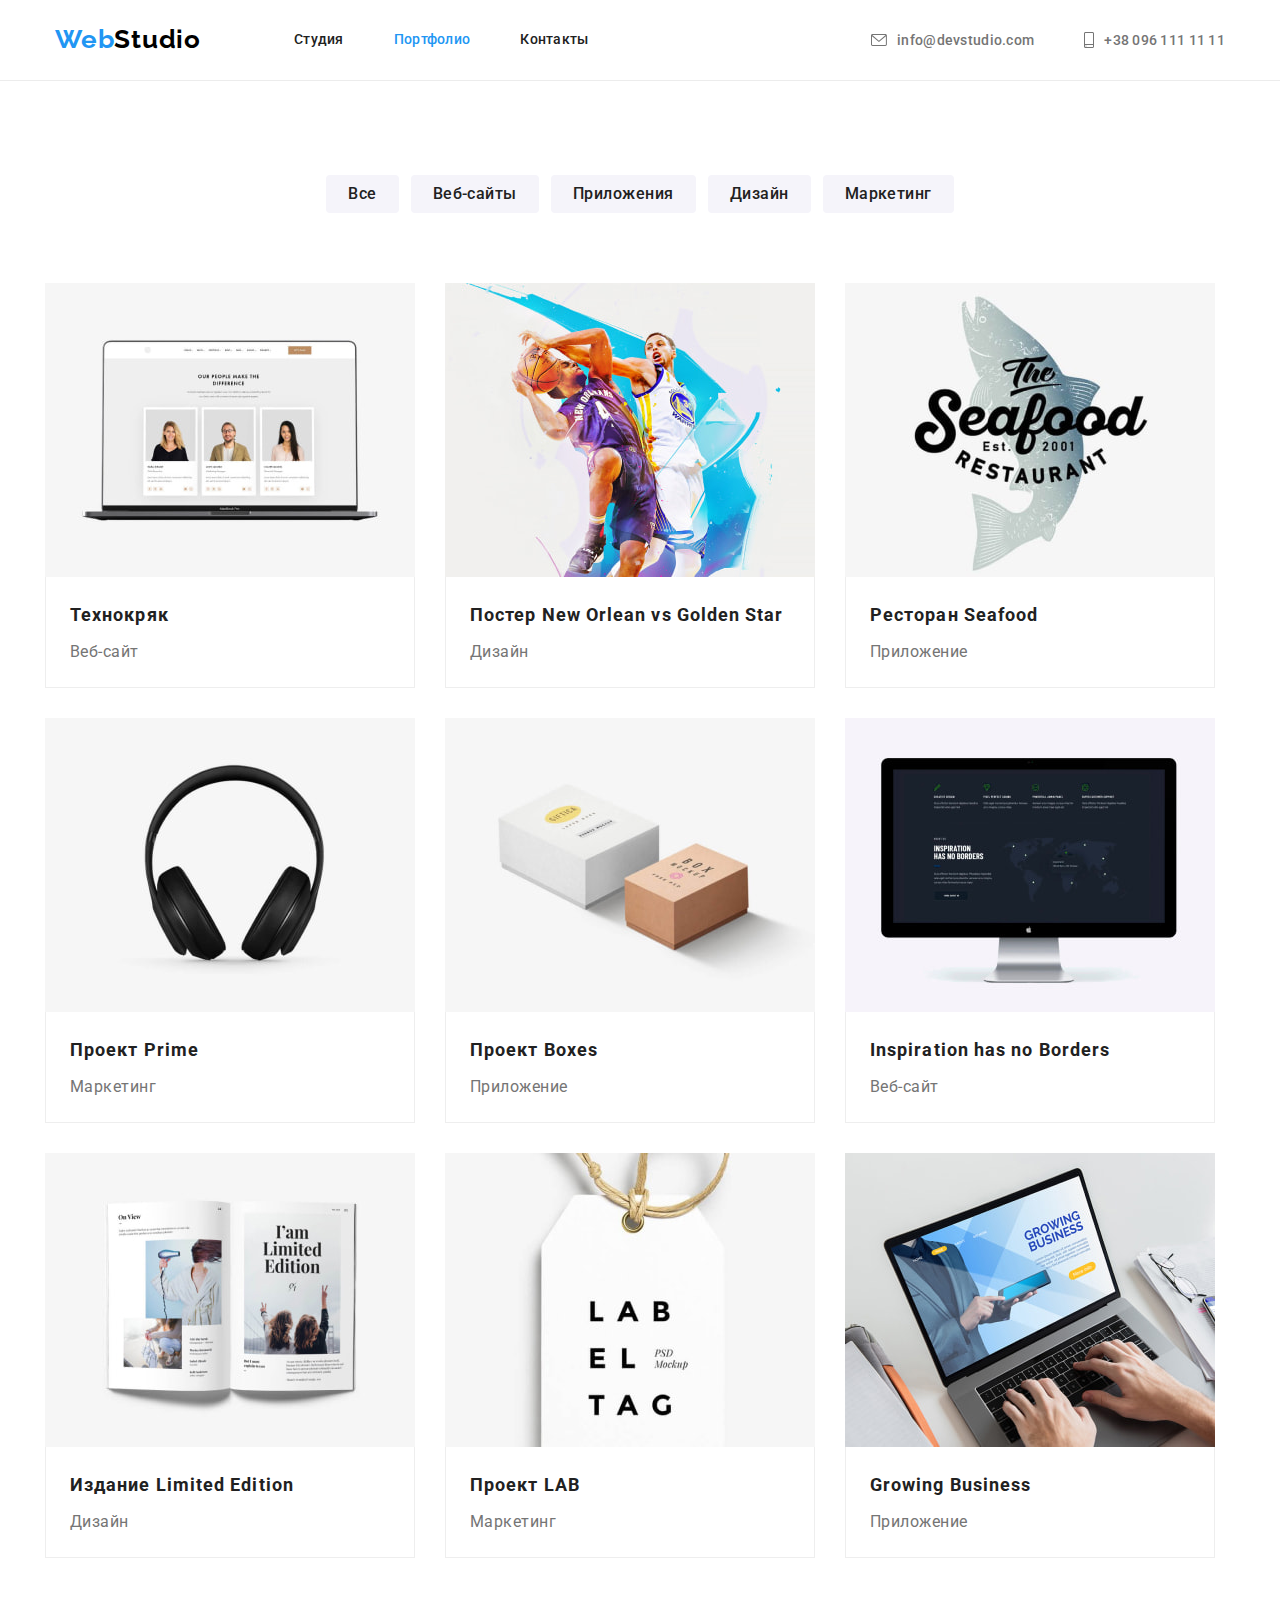
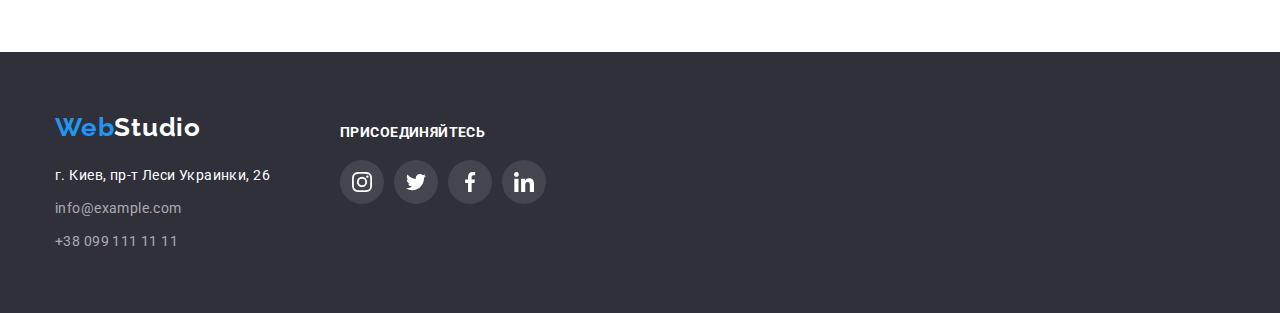
==== portfolio.html @ 3de2968d "1" ====
<!DOCTYPE html>
<html lang="ru">

<head>
    <meta charset="UTF-8">
    <meta http-equiv="X-UA-Compatible" content="IE=edge">
    <meta name="viewport" content="width=device-width, initial-scale=1.0">
    <title>WebStudio</title>
    <link rel="preconnect" href="https://fonts.googleapis.com">
    <link rel="preconnect" href="https://fonts.gstatic.com" crossorigin>
    <link
        href="https://fonts.googleapis.com/css2?family=Raleway:wght@700&family=Roboto:wght@400;500;700;900&display=swap"
        rel="stylesheet">
    <link rel="stylesheet" href="https://cdnjs.cloudflare.com/ajax/libs/modern-normalize/1.1.0/modern-normalize.min.css">
    <link rel="stylesheet" href="./css/styles.css">
</head>

<body>
    <header class="header">
        <div class="container main-menu">
            <a href="./index.html" class="link logo-header"><span class="logo-part">Web</span><span
                class="logo-second-part">Studio</span></a>
            <nav class="navigation">
                <ul class="navigation-list list">
                    <li><a href="./index.html" class="link nav-item">Студия</a></li>
                    <li><a href="./portfolio.html" class="link nav-item active">Портфолио</a></li>
                    <li><a href="#" class="link nav-item">Контакты</a></li>
                </ul>
            </nav>
            <ul class="contacts-list list">
                <li><a href="mailto:info@devstudio.com" class="contact-us link">
                        <svg class="contact-icon" width="16" height="12">
                            <use href="./images/icons.svg#icon-envelope"></use>
                        </svg>
                        info@devstudio.com</a></li>
                <li><a href="tel:+380991111111" class="contact-us link">
                        <svg class="contact-icon" width="10" height="16">
                            <use href="./images/icons.svg#icon-smartphone"></use>
                        </svg>
                        +38 096 111 11 11</a></li>
            </ul>
        </div>
    </header>
    <main>
        <section class="section works">
            <div class="container">
                <ul class="works-button-list list">
                    <li class="works-button-list-item"><button class="btn works-btn" type="button">Все</button></li>
                    <li class="works-button-list-item"><button class="btn works-btn" type="button">Веб-сайты</button></li>
                    <li class="works-button-list-item"><button class="btn works-btn" type="button">Приложения</button></li>
                    <li class="works-button-list-item"><button class="btn works-btn" type="button">Дизайн</button></li>
                    <li class="works-button-list-item"><button class="btn works-btn" type="button">Маркетинг</button></li>
                </ul>
                <ul class="works-list list">
                    <li class="work-item">
                        <img src="./images/portfolio/work-1.jpg" alt="" width="370" class="work-item-image">
                        <div class="work-name-type">
                            <p class="work-name">Технокряк</p>
                            <p class="work-type">Веб-сайт</p>
                        </div>
                    </li>
                    <li class="work-item">
                        <img src="./images/portfolio/work-2.jpg" alt="" width="370" class="work-item-image">
                        <div class="work-name-type">
                            <p class="work-name">Постер New Orlean vs Golden Star</p>
                            <p class="work-type">Дизайн</p>
                        </div>
                        
                    </li>
                    <li class="work-item">
                        <img src="./images/portfolio/work-3.jpg" alt="" width="370" class="work-item-image">
                        <div class="work-name-type">
                            <p class="work-name">Ресторан Seafood</p>
                            <p class="work-type">Приложение</p>
                        </div>
                        
                    </li>
                    <li class="work-item">
                        <img src="./images/portfolio/work-4.jpg" alt="" width="370" class="work-item-image">
                        <div class="work-name-type">
                            <p class="work-name">Проект Prime</p>
                            <p class="work-type">Маркетинг</p>
                        </div>
                    </li>
                    <li class="work-item">
                        <img src="./images/portfolio/work-5.jpg" alt="" width="370" class="work-item-image">
                        <div class="work-name-type">
                            <p class="work-name">Проект Boxes</p>
                            <p class="work-type">Приложение</p>
                        </div>
                    </li>
                    <li class="work-item">
                        <img src="./images/portfolio/work-6.jpg" alt="" width="370" class="work-item-image">
                        <div class="work-name-type">
                            <p class="work-name">Inspiration has no Borders</p>
                            <p class="work-type">Веб-сайт</p>
                        </div>
                    </li>
                    <li class="work-item">
                        <img src="./images/portfolio/work-7.jpg" alt="" width="370" class="work-item-image">
                        <div class="work-name-type">
                            <p class="work-name">Издание Limited Edition</p>
                            <p class="work-type">Дизайн</p>
                        </div>
                    </li>
                    <li class="work-item">
                        <img src="./images/portfolio/work-8.jpg" alt="" width="370" class="work-item-image">
                        <div class="work-name-type">
                            <p class="work-name">Проект LAB</p>
                            <p class="work-type">Маркетинг</p>
                        </div>
                    </li>
                    <li class="work-item">
                        <img src="./images/portfolio/work-9.jpg" alt="" width="370" class="work-item-image">
                        <div class="work-name-type">
                            <p class="work-name">Growing Business</p>
                            <p class="work-type">Приложение</p>
                        </div>
                    </li>
                </ul>
            </div>
        </section>
    </main>
    <footer class="footer">
        <div class="container footer-container">
            <div class="footer-address">
                <a href="./index.html" class="link logo-style-footer"><span class="logo-part">Web</span>Studio</a>
                <address class="address">
                    г. Киев, пр-т Леси Украинки, 26
                </address>
                <ul class="list">
                    <li class="contacts-mail"><a href="mailto:info@example.com"
                            class="contact-us-footer link">info@example.com</a></li>
                    <li class="contacts-tel"><a href="tel:+380991111111" class="contact-us-footer link">+38 099 111 11 11</a>
                    </li>
                </ul>
            </div>
            <div class="footer-link">
                <h3 class="footer-link-title">присоединяйтесь</h3>
                <ul class="footer-links-list list">
                    <li class="footer-links-list-item">
                        <a href="#" class="footer-social-network-link">
                            <svg class="fotter-links-icon" width="20" height="20">
                                <use href="./images/icons.svg#icon-instagram"></use>
                            </svg>
                        </a>
                    </li>
                    <li class="footer-links-list-item">
                        <a href="#" class="footer-social-network-link">
                            <svg class="fotter-links-icon" width="20" height="20">
                                <use href="./images/icons.svg#icon-twitter"></use>
                            </svg>
                        </a>
                    </li>
                    <li class="footer-links-list-item">
                        <a href="#" class="footer-social-network-link">
                            <svg class="fotter-links-icon" width="20" height="20">
                                <use href="./images/icons.svg#icon-facebook"></use>
                            </svg>
                        </a>
                    </li>
                    <li class="footer-links-list-item">
                        <a href="#" class="footer-social-network-link">
                            <svg class="fotter-links-icon" width="20" height="20">
                                <use href="./images/icons.svg#icon-linkedin"></use>
                            </svg>
                        </a>
                    </li>
                </ul>
            </div>
        </div>
    </footer>
</body>
</html>
---- css/styles.css ----
body {
  font-family: "Roboto", sans-serif;
  color: #212121;
  box-sizing: border-box;
  margin: 0;
  padding: 0;
}

.container {
  width: 1200px;
  margin: 0 auto;
  padding-left: 15px;
  padding-right: 15px;
}

.section {
  padding-top: 94px;
  padding-bottom: 94px;
}

p,
h1,
h2,
h3,
h4,
h5,
h6 {
  margin: 0;
}

ul {
  margin: 0;
  padding: 0;
}

img {
  display: block;
}


/*----------- HEADER ------------*/
.header {
  padding-top: 24px;
  padding-bottom: 25px;
  border-bottom: 1px solid #ececec;
}

.logo-second-part {
  font-family: "Raleway";
  font-weight: 700;
  font-size: 26px;
  line-height: 31px;
  letter-spacing: 0.03em;
  color: #000000;
}

.logo-part {
  font-family: "Raleway";
  font-weight: 700;
  font-size: 26px;
  line-height: 31px;
  letter-spacing: 0.03em;
  color: #2196f3;
}

.logo-header {
  margin-right: 93px;
}

.main-menu,
.contacts-list,
.navigation-list {
  display: flex;
}

.navigation {
  align-items: center;
}

.main-menu {
  align-items: center;
}

.link {
  text-decoration: none;
}

.list {
  list-style: none;
}

.contact-icon {
  margin-right: 10px;
}

.contact-icon:hover,
.contact-icon:focus,
.contact-us:hover,
.contact-us:focus {
  fill: #2196f3;
  color: #2196f3;
}

.contacts-list {
  margin-left: auto;
}

.contact-us {
  fill: #757575;
  color: #757575;
  font-weight: 500;
  font-size: 14px;
  line-height: 16px;
  letter-spacing: 0.02em;
  margin-left: 50px;
  align-items: center;
  display: flex;
}

.nav-item {
  font-weight: 500;
  font-size: 14px;
  line-height: 16px;
  letter-spacing: 0.02em;
  color: #212121;
  margin-right: 50px;
}

.nav-item:hover,
.nav-item:focus {
  color: #2196f3;
}

.active {
  color: #2196f3;
}

/* -------------HERO----------------- */
.hero {
  background-color: #2f303a;
  background-image: linear-gradient(rgba(47, 48, 58, 0.4), rgba(47, 48, 58, 0.4)),
  url(../images/bg-hero.jpg);
  background-repeat: no-repeat;
  background-size: cover;
  background-position: center;
  padding-top: 200px;
  padding-bottom: 200px;
}

.hero-title {
  font-weight: 900;
  font-size: 44px;
  line-height: 60px;
  color: #ffffff;
  text-transform: uppercase;
  text-align: center;
  letter-spacing: 0.06em;
  margin-bottom: 30px;
}

.hero-btn {
  font-family: "Roboto", sans-serif;
  display: block;
  font-weight: 700;
  font-size: 16px;
  line-height: 30px;
  padding: 10px 32px;
  background-color: #2196f3;
  letter-spacing: 0.06em;
  border: none;
  color: #ffffff;
  border-radius: 4px;
  margin: 0 auto;
}

.btn {
  cursor: pointer;
}

/* -------- ADVANTAGE SECTION ----------- */
.advantages {
  padding-bottom: 0;
  display: flex;
}

.advantages-title {
  display: none;
}

.advantages-list {
  display: flex;
  justify-content: space-between;
}



.advantages-icon {
  display: flex;
  width: 270px;
  height: 120px;
  background-color: #F5F4FA;
  justify-content: center;
  align-items: center;
  margin-bottom: 30px;
  border-radius: 4px;
  /* padding: 25px 100px; */
}

.advantage {
  font-weight: 700;
  font-size: 14px;
  line-height: 16px;
  letter-spacing: 0.03em;
  text-transform: uppercase;
}

.advantage-description {
  font-size: 14px;
  line-height: 24px;
  letter-spacing: 0.03em;
  color: #757575;
  width: 270px;
  margin-top: 10px;
}

/* -------------OCCUPATION-------------- */
.occupation-title {
  font-weight: 700;
  font-size: 36px;
  line-height: 42px;
  text-align: center;
  letter-spacing: 0.03em;
}

.occupation-list {
  display: flex;
  margin-top: 50px;
  justify-content: space-between;
}

/* ---------------TEAM--------------- */
/* .team-social-networks {
  background-size: cover;
} */

/* .team-social-networks:hover {
  fill: #ffffff;
  background-color: #2196f3;
  border-radius: 50%;
} */

.team-list-social-networks{
  display: flex;
  margin-top: 16px;
  justify-content: center;
}

.team-list-social-networks-item {
  margin-right: 10px;
}

.social-link {
  display: flex;
  justify-content: center;
  fill: #AFB1B8;
  width: 44px;
  height: 44px;
  align-items: center;
}

.social-link:hover,
.social-link:focus {
  fill: #ffffff;
  background-color: #2196f3;
  border-radius: 50%;
}

.team {
  background-color: #f5f4fa;
}

.team-list {
  display: flex;
  text-align: center;
  margin-top: 50px;
}

.team-title {
  font-weight: 700;
  font-size: 36px;
  line-height: 42px;
  text-align: center;
  letter-spacing: 0.03em;
}

.team-name {
  font-weight: 500;
  font-size: 16px;
  line-height: 19px;
  letter-spacing: 0.03em;
}

.team-profession {
  font-size: 16px;
  line-height: 19px;
  letter-spacing: 0.03em;
  color: #757575;
  margin-top: 10px;
}

.team-list-item {
  background: #ffffff;
  box-shadow: 0px 1px 3px rgba(0, 0, 0, 0.12), 0px 1px 1px rgba(0, 0, 0, 0.14),
    0px 2px 1px rgba(0, 0, 0, 0.2);
  border-radius: 0px 0px 4px 4px;
  width: 270px;
}

.team-list-item:not(:last-child) {
  margin-right: 30px;
}

.team-list-item-description {
  padding-top: 30px;
  padding-bottom: 30px;
}

/* -------------Clients-------------- */
.clients-title {
  font-style: normal;
  font-weight: 700;
  font-size: 36px;
  line-height: 42px;
  text-align: center;
  letter-spacing: 0.03em;
  color: #212121;
  margin-bottom: 50px;
}

.clients-link {
  display: flex;
  fill: #AFB1B8;
  border: 1px solid #AFB1B8;
  width: 170px;
  height: 92px;
  margin-right: 30px;
  align-items: center;
  justify-content: center;
  border-radius: 2px;
}

.clients-link:hover,
.clients-link:focus {
  fill: #2196f3;
  border-color: #2196f3 ;
}

.clients-list {
  display: flex;
}



/* --------------FOOTER---------------- */
.footer {
  background-color: #2f303a;
  padding-top: 60px;
  padding-bottom: 60px;
}

.logo-style-footer {
  font-family: "Raleway";
  font-weight: 700;
  font-size: 26px;
  line-height: 31px;
  letter-spacing: 0.03em;
  color: #ffffff;
}

.address {
  font-style: normal;
  font-size: 14px;
  line-height: 24px;
  letter-spacing: 0.03em;
  color: #ffffff;
  margin-top: 20px;
}

.contact-us-footer {
  font-size: 14px;
  line-height: 24px;
  letter-spacing: 0.03em;
  color: rgba(255, 255, 255, 0.6);
}

.contacts-mail,
.contacts-tel {
  margin-top: 9px;
}

.footer-container {
  display: flex;
  
}

.footer-address {
  margin-right: 70px;
}
.footer-link{
  margin-top: 12px;
}

.footer-link-title {
  font-style: normal;
  font-weight: 700;
  font-size: 14px;
  line-height: 16px;
  letter-spacing: 0.03em;
  text-transform: uppercase;
  color: #FFFFFF;
  margin-bottom: 20px;
}

.footer-links-list{
  display: flex;
}

.footer-links-list-item {
  margin-right: 10px;
}

.footer-social-network-link {
  display: flex;
  align-items: center;
  justify-content: center;
  fill: #fff;
  background-color: #44454E;
  border-radius: 50%;
  width: 44px;
  height: 44px;
}

.footer-social-network-link:hover,
.footer-social-network-link:focus {
  background-color: #2196f3;
}

/* -------------PORTFOLIO---------------- */
.works-button-list {
  text-align: center;
  margin-bottom: 50px;
}

.works-button-list-item:not(:last-child) {
  margin-right: 8px;
}

.works-button-list-item {
  display: inline-block;
}

.works-btn {
  display: block;
  font-family: "Roboto", sans-serif;
  font-style: normal;
  color: #212121;
  border: none;
  background-color: #f5f4fa;
  border-radius: 4px;
  font-weight: 500;
  font-size: 16px;
  line-height: 26px;
  /* text-align: center; */
  letter-spacing: 0.03em;
  padding: 6px 22px;
  /* margin: 0 auto; */
}

.works-btn:hover,
.works-btn:focus {
  background-color: #2196f3;
  color: #ffffff;
  box-shadow: 0px 3px 1px rgba(0, 0, 0, 0.1), 0px 1px 2px rgba(0, 0, 0, 0.08),
    0px 2px 2px rgba(0, 0, 0, 0.12);
}

.works-list {
  display: flex;
  flex-wrap: wrap;
  margin-left: -10px;
  margin-top: -10px;
}

.work-name-type {
  padding: 20px 24px;
  border: 1px solid #eeeeee;
  border-top: 0;
}

.work-name {
  font-weight: 700;
  font-size: 18px;
  line-height: 36px;
  letter-spacing: 0.06em;
}
.work-type {
  margin-top: 4px;
  font-size: 16px;
  line-height: 30px;
  letter-spacing: 0.03em;
  color: #757575;
}

.work-item {
  width: 370px;
  margin-top: 30px;
  /* margin-right: 30px; */
  flex-basis: calc((100% - 90px) / 3);
}

.work-item:not(:nth-child(3n)) {
  margin-right: 30px;
}

.work-item:hover {
  box-shadow: 0px 1px 1px rgba(0, 0, 0, 0.12),
  0px 4px 4px rgba(0, 0, 0, 0.06),
  1px 4px 6px rgba(0, 0, 0, 0.16);
}
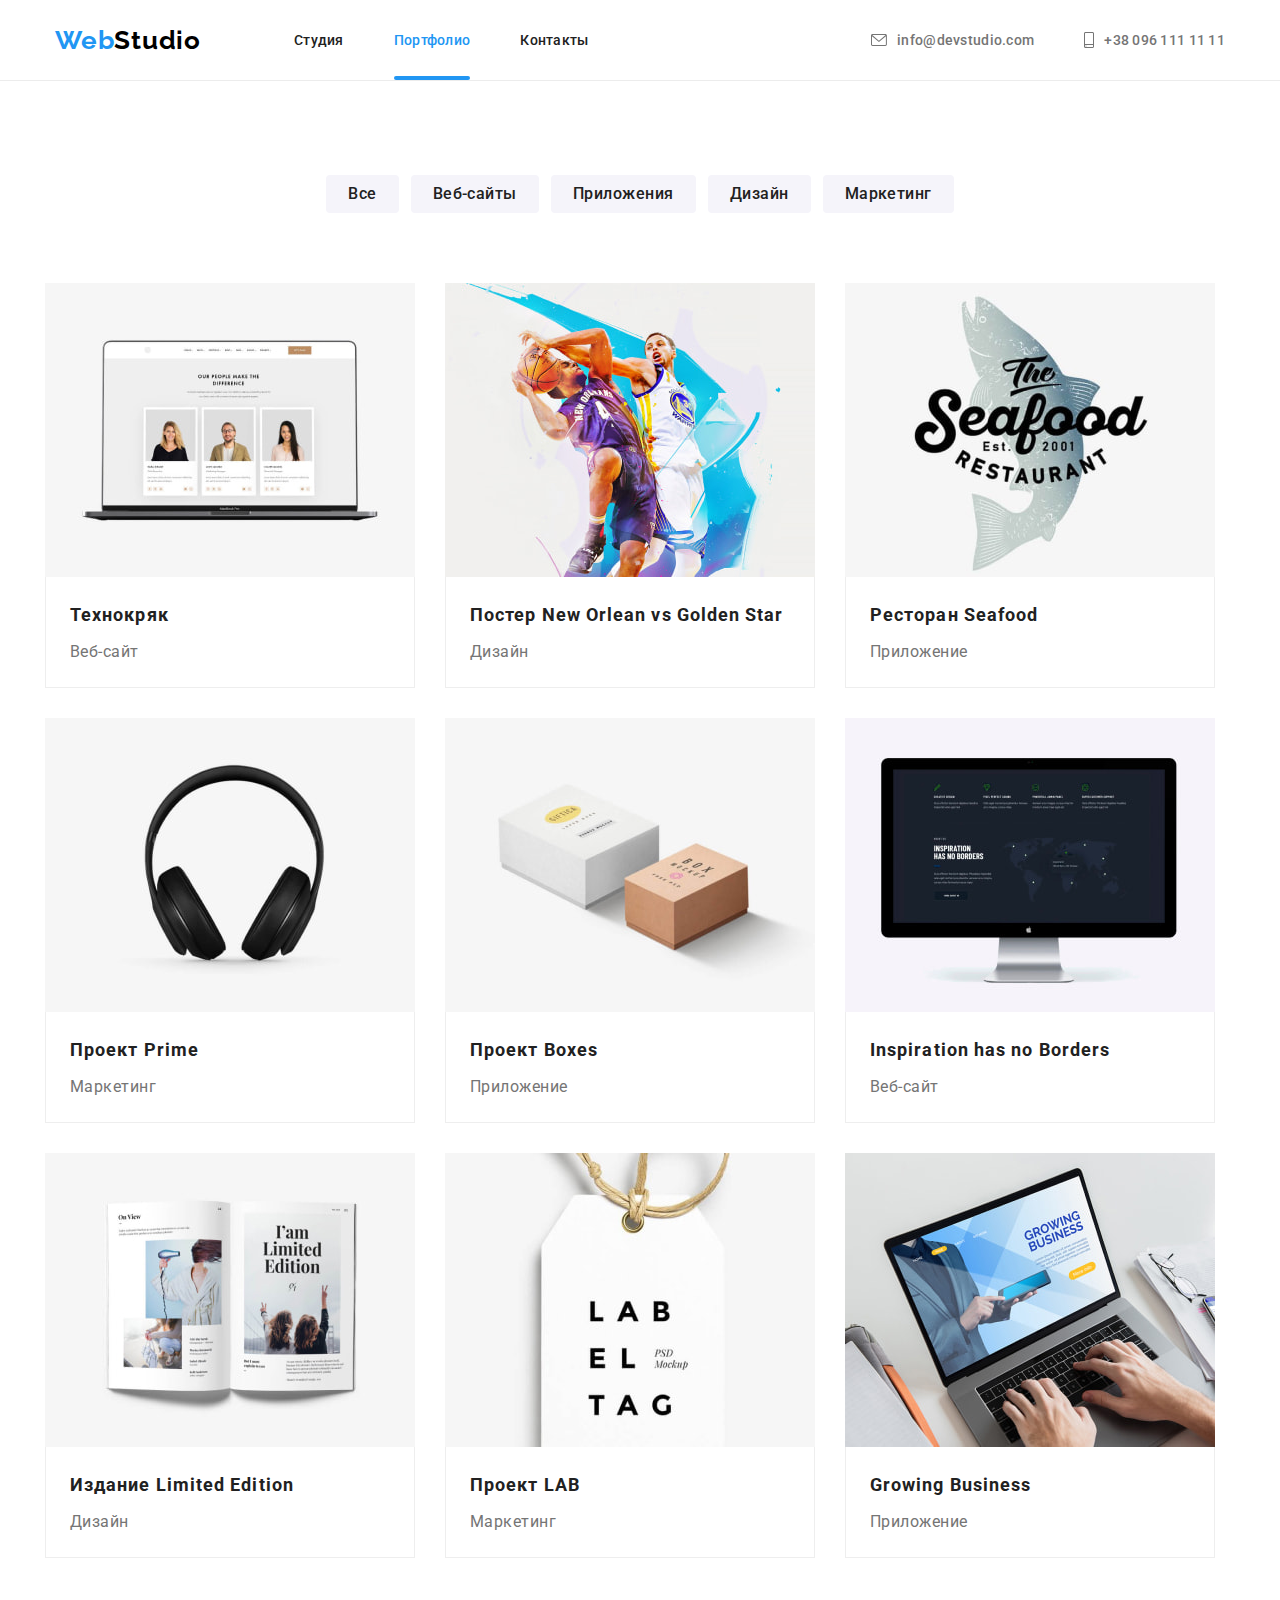
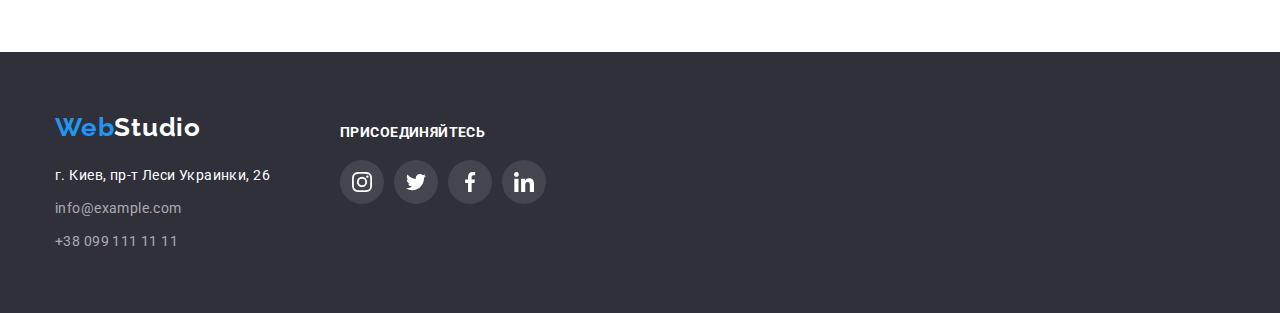
==== commit d2b6ae3d: "Cubic" ====
--- a/portfolio.html
+++ b/portfolio.html
@@ -22,9 +22,9 @@
                 class="logo-second-part">Studio</span></a>
             <nav class="navigation">
                 <ul class="navigation-list list">
-                    <li><a href="./index.html" class="link nav-item">Студия</a></li>
-                    <li><a href="./portfolio.html" class="link nav-item active">Портфолио</a></li>
-                    <li><a href="#" class="link nav-item">Контакты</a></li>
+                    <li class="navigation-list-item"><a href="./index.html" class="link nav-item">Студия</a></li>
+                    <li class="navigation-list-item"><a href="./portfolio.html" class="link nav-item active">Портфолио</a></li>
+                    <li class="navigation-list-item"><a href="#" class="link nav-item">Контакты</a></li>
                 </ul>
             </nav>
             <ul class="contacts-list list">
--- a/css/styles.css
+++ b/css/styles.css
@@ -40,8 +40,8 @@
 
 /*----------- HEADER ------------*/
 .header {
-  padding-top: 24px;
-  padding-bottom: 25px;
+  /* padding-top: 24px;
+  padding-bottom: 25px; */
   border-bottom: 1px solid #ececec;
 }
 
@@ -74,6 +74,7 @@
 }
 
 .navigation {
+  display: flex;
   align-items: center;
 }
 
@@ -91,6 +92,7 @@
 
 .contact-icon {
   margin-right: 10px;
+  transition: fill 250ms cubic-bezier(0.4, 0, 0.2, 1);
 }
 
 .contact-icon:hover,
@@ -105,6 +107,10 @@
   margin-left: auto;
 }
 
+.navigation-list-item:not(:first-child) {
+  margin-left: 50px;
+}
+
 .contact-us {
   fill: #757575;
   color: #757575;
@@ -115,15 +121,32 @@
   margin-left: 50px;
   align-items: center;
   display: flex;
+  transition: color 250ms cubic-bezier(0.4, 0, 0.2, 1);
 }
 
 .nav-item {
+  position: relative;
+  display: block;
   font-weight: 500;
   font-size: 14px;
   line-height: 16px;
   letter-spacing: 0.02em;
   color: #212121;
-  margin-right: 50px;
+  padding-top: 32px;
+  padding-bottom: 32px;
+  transition: color 250ms cubic-bezier(0.4, 0, 0.2, 1);
+}
+
+.active::after{
+  position: absolute;
+  display: block;
+  content: "";
+  width: 100%;
+  height: 4px;
+  background-color: #2196f3;
+  bottom: 0;
+  left: 0;
+  border-radius: 2px;
 }
 
 .nav-item:hover,
@@ -266,13 +289,15 @@
   width: 44px;
   height: 44px;
   align-items: center;
+  border-radius: 50%;
+  transition: background-color 250ms cubic-bezier(0.4, 0, 0.2, 1),
+  fill 250ms cubic-bezier(0.4, 0, 0.2, 1);
 }
 
 .social-link:hover,
 .social-link:focus {
   fill: #ffffff;
   background-color: #2196f3;
-  border-radius: 50%;
 }
 
 .team {
@@ -347,6 +372,8 @@
   align-items: center;
   justify-content: center;
   border-radius: 2px;
+  transition: fill 250ms cubic-bezier(0.4, 0, 0.2, 1),
+  border-color 250ms cubic-bezier(0.4, 0, 0.2, 1);
 }
 
 .clients-link:hover,
@@ -438,6 +465,7 @@
   border-radius: 50%;
   width: 44px;
   height: 44px;
+  transition: background-color 250ms cubic-bezier(0.4, 0, 0.2, 1);
 }
 
 .footer-social-network-link:hover,
@@ -473,7 +501,11 @@
   /* text-align: center; */
   letter-spacing: 0.03em;
   padding: 6px 22px;
-  /* margin: 0 auto; */
+  
+  transition: background-color 250ms cubic-bezier(0.4, 0, 0.2, 1),
+  color 250ms cubic-bezier(0.4, 0, 0.2, 1),
+  box-shadow 250ms cubic-bezier(0.4, 0, 0.2, 1);
+
 }
 
 .works-btn:hover,
@@ -512,17 +544,20 @@
 }
 
 .work-item {
+  display: block;
   width: 370px;
   margin-top: 30px;
   /* margin-right: 30px; */
   flex-basis: calc((100% - 90px) / 3);
+  transition: box-shadow 250ms cubic-bezier(0.4, 0, 0.2, 1);
 }
 
 .work-item:not(:nth-child(3n)) {
   margin-right: 30px;
 }
 
-.work-item:hover {
+.work-item:hover,
+.work-item:focus {
   box-shadow: 0px 1px 1px rgba(0, 0, 0, 0.12),
   0px 4px 4px rgba(0, 0, 0, 0.06),
   1px 4px 6px rgba(0, 0, 0, 0.16);
